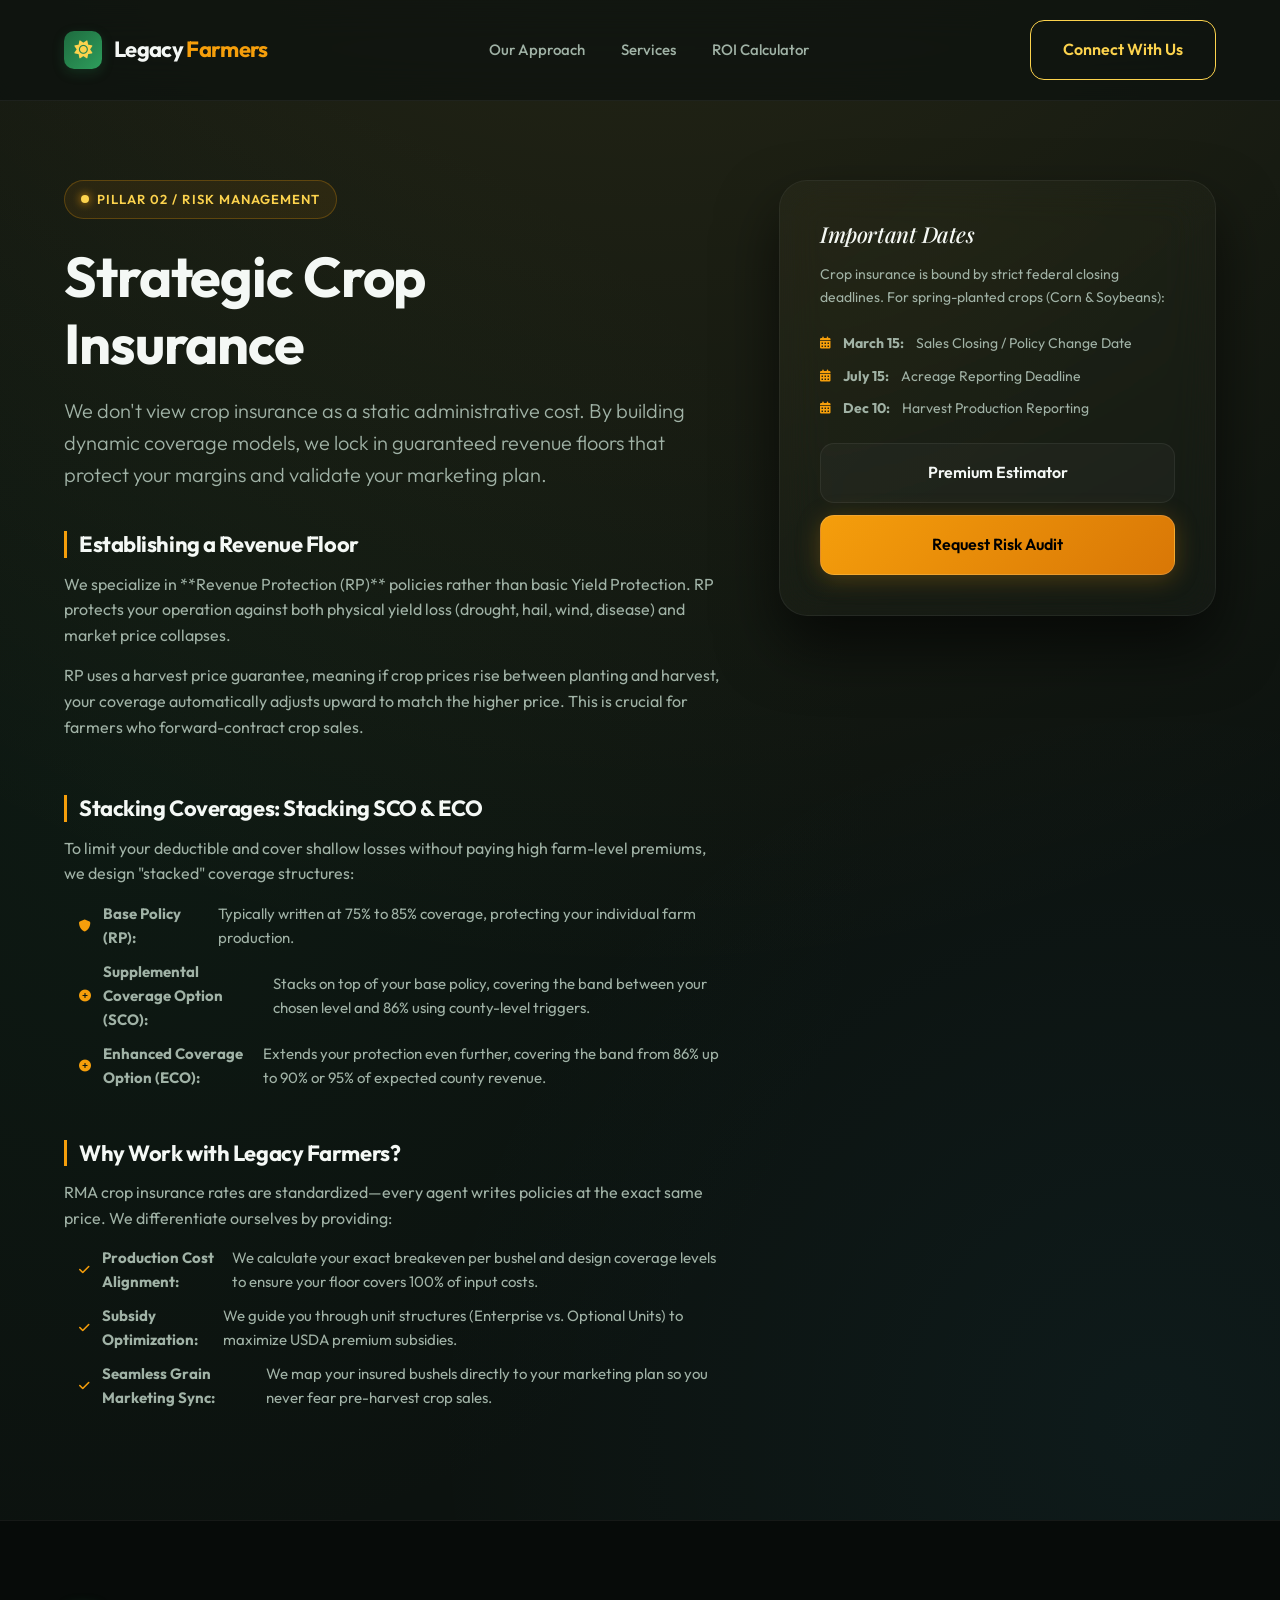
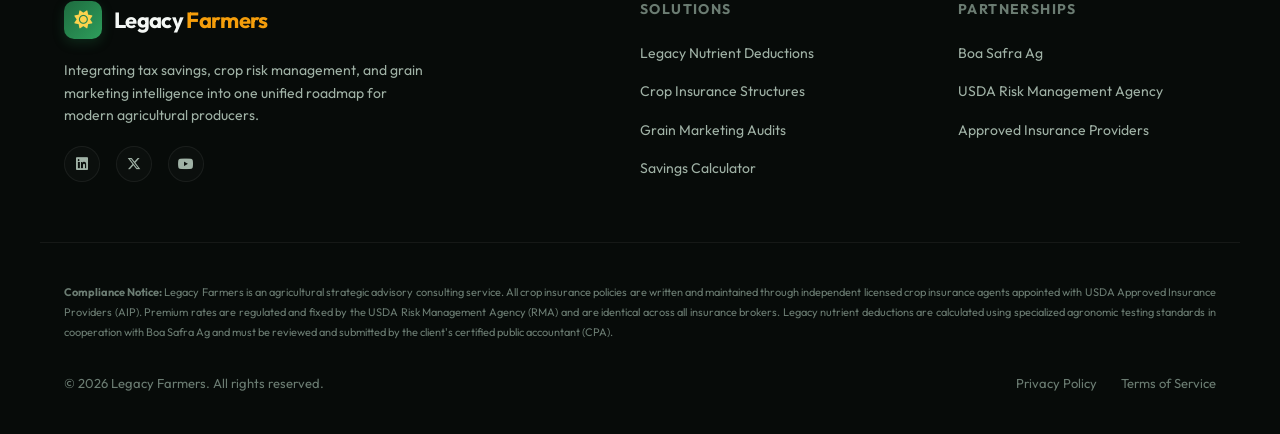
==== crop-insurance.html @ c81e86d9 "Initial commit of Legacy Farmers website" ====
<!DOCTYPE html>
<html lang="en">
<head>
    <meta charset="UTF-8">
    <meta name="viewport" content="width=device-width, initial-scale=1.0">
    <title>Strategic Crop Insurance | Legacy Farmers</title>
    <meta name="description" content="Structure a robust crop insurance plan layering base protection with SCO and ECO endorsements.">
    <!-- Google Fonts: Outfit & Playfair Display -->
    <link rel="preconnect" href="https://fonts.googleapis.com">
    <link rel="preconnect" href="https://fonts.gstatic.com" crossorigin>
    <link href="https://fonts.googleapis.com/css2?family=Outfit:wght@300;400;500;600;700;800&family=Playfair+Display:ital,wght@0,400;0,600;0,700;1,400&display=swap" rel="stylesheet">
    <!-- FontAwesome for icons -->
    <link rel="stylesheet" href="https://cdnjs.cloudflare.com/ajax/libs/font-awesome/6.4.0/css/all.min.css">
    <link rel="stylesheet" href="index.css">
</head>
<body>

    <!-- Header Navigation -->
    <header class="main-header">
        <div class="header-container">
            <a href="index.html" class="logo">
                <span class="logo-icon"><i class="fa-solid fa-sun"></i></span>
                <span class="logo-text">Legacy <span class="accent-text">Farmers</span></span>
            </a>
            <nav class="nav-menu" id="navMenu">
                <a href="index.html#about" class="nav-link">Our Approach</a>
                <a href="index.html#services" class="nav-link">Services</a>
                <a href="index.html#calculator" class="nav-link">ROI Calculator</a>
                <a href="index.html#contact" class="nav-link header-cta-mobile">Contact</a>
            </nav>
            <div class="header-actions">
                <a href="index.html#contact" class="btn btn-outline header-cta">Connect With Us</a>
                <button class="mobile-toggle" id="mobileToggle" aria-label="Toggle menu">
                    <i class="fa-solid fa-bars"></i>
                </button>
            </div>
        </div>
    </header>

    <!-- Sub-Page Layout -->
    <section class="subpage-section">
        <div class="container subpage-grid">
            <div class="subpage-content">
                <div class="badge"><span class="badge-dot"></span> Pillar 02 / Risk Management</div>
                <h1>Strategic Crop <br><span class="gradient-text text-serif">Insurance</span></h1>
                
                <p class="subpage-intro">
                    We don't view crop insurance as a static administrative cost. By building dynamic coverage models, we lock in guaranteed revenue floors that protect your margins and validate your marketing plan.
                </p>

                <div class="subpage-body">
                    <div class="info-block">
                        <h3>Establishing a Revenue Floor</h3>
                        <p>
                            We specialize in **Revenue Protection (RP)** policies rather than basic Yield Protection. RP protects your operation against both physical yield loss (drought, hail, wind, disease) and market price collapses.
                        </p>
                        <p>
                            RP uses a harvest price guarantee, meaning if crop prices rise between planting and harvest, your coverage automatically adjusts upward to match the higher price. This is crucial for farmers who forward-contract crop sales.
                        </p>
                    </div>

                    <div class="info-block">
                        <h3>Stacking Coverages: Stacking SCO & ECO</h3>
                        <p>
                            To limit your deductible and cover shallow losses without paying high farm-level premiums, we design "stacked" coverage structures:
                        </p>
                        <ul>
                            <li><i class="fa-solid fa-shield"></i> <strong>Base Policy (RP):</strong> Typically written at 75% to 85% coverage, protecting your individual farm production.</li>
                            <li><i class="fa-solid fa-circle-plus"></i> <strong>Supplemental Coverage Option (SCO):</strong> Stacks on top of your base policy, covering the band between your chosen level and 86% using county-level triggers.</li>
                            <li><i class="fa-solid fa-circle-plus"></i> <strong>Enhanced Coverage Option (ECO):</strong> Extends your protection even further, covering the band from 86% up to 90% or 95% of expected county revenue.</li>
                        </ul>
                    </div>

                    <div class="info-block">
                        <h3>Why Work with Legacy Farmers?</h3>
                        <p>
                            RMA crop insurance rates are standardized—every agent writes policies at the exact same price. We differentiate ourselves by providing:
                        </p>
                        <ul>
                            <li><i class="fa-solid fa-check"></i> <strong>Production Cost Alignment:</strong> We calculate your exact breakeven per bushel and design coverage levels to ensure your floor covers 100% of input costs.</li>
                            <li><i class="fa-solid fa-check"></i> <strong>Subsidy Optimization:</strong> We guide you through unit structures (Enterprise vs. Optional Units) to maximize USDA premium subsidies.</li>
                            <li><i class="fa-solid fa-check"></i> <strong>Seamless Grain Marketing Sync:</strong> We map your insured bushels directly to your marketing plan so you never fear pre-harvest crop sales.</li>
                        </ul>
                    </div>
                </div>
            </div>

            <!-- Sidebar -->
            <div class="subpage-sidebar">
                <div class="glass-card sidebar-card">
                    <h3>Important Dates</h3>
                    <p>Crop insurance is bound by strict federal closing deadlines. For spring-planted crops (Corn & Soybeans):</p>
                    <ul class="info-block" style="margin-left: 0; margin-bottom: 24px;">
                        <li style="font-size: 14px;"><i class="fa-solid fa-calendar-days"></i> <strong>March 15:</strong> Sales Closing / Policy Change Date</li>
                        <li style="font-size: 14px;"><i class="fa-solid fa-calendar-days"></i> <strong>July 15:</strong> Acreage Reporting Deadline</li>
                        <li style="font-size: 14px;"><i class="fa-solid fa-calendar-days"></i> <strong>Dec 10:</strong> Harvest Production Reporting</li>
                    </ul>
                    
                    <a href="index.html#calculator" class="btn btn-secondary btn-block">Premium Estimator</a>
                    <a href="index.html#contact" class="btn btn-primary btn-block" style="margin-top: 12px;">Request Risk Audit</a>
                </div>
            </div>
        </div>
    </section>

    <!-- Footer -->
    <footer class="main-footer">
        <div class="container footer-grid">
            <div class="footer-brand">
                <a href="#" class="logo">
                    <span class="logo-icon"><i class="fa-solid fa-sun"></i></span>
                    <span class="logo-text">Legacy <span class="accent-text">Farmers</span></span>
                </a>
                <p>Integrating tax savings, crop risk management, and grain marketing intelligence into one unified roadmap for modern agricultural producers.</p>
                <div class="social-links">
                    <a href="#"><i class="fa-brands fa-linkedin"></i></a>
                    <a href="#"><i class="fa-brands fa-x-twitter"></i></a>
                    <a href="#"><i class="fa-brands fa-youtube"></i></a>
                </div>
            </div>
            
            <div class="footer-links">
                <h4>Solutions</h4>
                <a href="nutrient-deductions.html">Legacy Nutrient Deductions</a>
                <a href="crop-insurance.html">Crop Insurance Structures</a>
                <a href="grain-marketing.html">Grain Marketing Audits</a>
                <a href="index.html#calculator">Savings Calculator</a>
            </div>

            <div class="footer-links">
                <h4>Partnerships</h4>
                <a href="https://boasafraag.com" target="_blank" rel="noopener">Boa Safra Ag</a>
                <a href="#">USDA Risk Management Agency</a>
                <a href="#">Approved Insurance Providers</a>
            </div>
        </div>

        <div class="footer-bottom container">
            <div class="compliance-disclaimer">
                <p><strong>Compliance Notice:</strong> Legacy Farmers is an agricultural strategic advisory consulting service. All crop insurance policies are written and maintained through independent licensed crop insurance agents appointed with USDA Approved Insurance Providers (AIP). Premium rates are regulated and fixed by the USDA Risk Management Agency (RMA) and are identical across all insurance brokers. Legacy nutrient deductions are calculated using specialized agronomic testing standards in cooperation with Boa Safra Ag and must be reviewed and submitted by the client's certified public accountant (CPA).</p>
            </div>
            <div class="footer-meta">
                <p>&copy; 2026 Legacy Farmers. All rights reserved.</p>
                <div class="meta-links">
                    <a href="#">Privacy Policy</a>
                    <a href="#">Terms of Service</a>
                </div>
            </div>
        </div>
    </footer>

    <script src="app.js"></script>
</body>
</html>
---- index.css ----
/* --- Design System Variables --- */
:root {
    /* Sunshine on Crop Theme */
    --bg-primary: #0C120F; /* Rich, dark organic soil */
    --bg-secondary: #121A15; /* Dark forest mulch */
    --bg-card: rgba(255, 255, 255, 0.02);
    --bg-card-hover: rgba(255, 255, 255, 0.05);
    --border-glass: rgba(255, 255, 255, 0.06);
    --border-glass-hover: rgba(255, 255, 255, 0.12);
    
    --primary: #1E6B3F; /* Lush crop green */
    --primary-light: #2E9E5C; /* Bright leaf green */
    --accent-gold: #F59E0B; /* Warm harvest gold */
    --accent-sunshine: #FCD34D; /* Bright sunshine yellow */
    --accent-sky: #38BDF8; /* Sky blue highlights */
    
    --text-primary: #F4F8F5;
    --text-secondary: #A0B2A6;
    --text-muted: #6B7C72;
    
    --font-sans: 'Outfit', -apple-system, BlinkMacSystemFont, "Segoe UI", Roboto, sans-serif;
    --font-serif: 'Playfair Display', Georgia, serif;
    
    --transition-smooth: all 0.5s cubic-bezier(0.16, 1, 0.3, 1);
    --shadow-premium: 0 30px 60px rgba(0, 0, 0, 0.6);
    --shadow-glow: 0 0 40px rgba(245, 158, 11, 0.15);
}

/* --- Base Styles --- */
* {
    margin: 0;
    padding: 0;
    box-sizing: border-box;
    scroll-behavior: smooth;
}

body {
    background-color: var(--bg-primary);
    background-image: 
        radial-gradient(circle at 50% -20%, rgba(252, 211, 77, 0.12) 0%, transparent 55%),
        radial-gradient(circle at 10% 40%, rgba(30, 107, 63, 0.08) 0%, transparent 45%),
        radial-gradient(circle at 90% 70%, rgba(56, 189, 248, 0.05) 0%, transparent 40%);
    color: var(--text-primary);
    font-family: var(--font-sans);
    line-height: 1.6;
    overflow-x: hidden;
    -webkit-font-smoothing: antialiased;
}

.container {
    width: 100%;
    max-width: 1200px;
    margin: 0 auto;
    padding: 0 24px;
}

h1, h2, h3, h4 {
    font-weight: 700;
    letter-spacing: -0.02em;
    line-height: 1.2;
}

a {
    color: inherit;
    text-decoration: none;
    transition: var(--transition-smooth);
}

/* --- Navigation --- */
.main-header {
    position: fixed;
    top: 0;
    left: 0;
    width: 100%;
    z-index: 1000;
    background: rgba(12, 18, 15, 0.7);
    backdrop-filter: blur(20px);
    -webkit-backdrop-filter: blur(20px);
    border-bottom: 1px solid var(--border-glass);
    transition: var(--transition-smooth);
}

.header-container {
    max-width: 1200px;
    margin: 0 auto;
    padding: 20px 24px;
    display: flex;
    align-items: center;
    justify-content: space-between;
}

.logo {
    display: flex;
    align-items: center;
    gap: 12px;
    font-size: 22px;
    font-weight: 700;
    letter-spacing: -0.03em;
}

.logo-icon {
    display: flex;
    align-items: center;
    justify-content: center;
    width: 38px;
    height: 38px;
    border-radius: 10px;
    background: linear-gradient(135deg, var(--primary) 0%, var(--primary-light) 100%);
    color: var(--accent-sunshine);
    font-size: 18px;
    box-shadow: 0 4px 12px rgba(30, 107, 63, 0.3);
}

.logo-text {
    font-family: var(--font-sans);
}

.logo-text .accent-text {
    color: var(--accent-gold);
}

.nav-menu {
    display: flex;
    gap: 36px;
}

.nav-link {
    font-size: 15px;
    font-weight: 500;
    color: var(--text-secondary);
    position: relative;
    padding: 4px 0;
}

.nav-link::after {
    content: '';
    position: absolute;
    bottom: 0;
    left: 0;
    width: 0;
    height: 2px;
    background: linear-gradient(90deg, var(--accent-gold), var(--primary-light));
    transition: var(--transition-smooth);
}

.nav-link:hover {
    color: var(--text-primary);
}

.nav-link:hover::after {
    width: 100%;
}

.header-cta-mobile {
    display: none;
}

.mobile-toggle {
    display: none;
    background: transparent;
    border: none;
    color: var(--text-primary);
    font-size: 24px;
    cursor: pointer;
}

/* --- Hero Section & Entrance Animation --- */
.hero-section {
    position: relative;
    padding-top: 200px;
    padding-bottom: 120px;
    min-height: 95vh;
    display: flex;
    align-items: center;
    justify-content: center;
    text-align: center;
}

.hero-content {
    max-width: 900px;
    margin: 0 auto;
}

/* Entrance Badges */
.badge {
    display: inline-flex;
    align-items: center;
    gap: 8px;
    background: rgba(245, 158, 11, 0.08);
    border: 1px solid rgba(245, 158, 11, 0.25);
    color: var(--accent-sunshine);
    padding: 8px 16px;
    border-radius: 100px;
    font-size: 13px;
    font-weight: 600;
    letter-spacing: 0.08em;
    text-transform: uppercase;
    margin-bottom: 24px;
    opacity: 0;
    animation: fadeIn 1s cubic-bezier(0.16, 1, 0.3, 1) 0.2s forwards;
}

.badge-dot {
    width: 8px;
    height: 8px;
    border-radius: 50%;
    background-color: var(--accent-sunshine);
    box-shadow: 0 0 10px var(--accent-gold);
}

/* Entrance Big Title */
.entrance-title {
    font-size: 80px;
    font-weight: 800;
    line-height: 1.05;
    letter-spacing: -0.04em;
    margin-bottom: 30px;
    opacity: 0;
    transform: translateY(40px) scale(0.92);
    animation: bigEntrance 1.2s cubic-bezier(0.16, 1, 0.3, 1) 0.4s forwards;
    background: linear-gradient(135deg, #FFF 30%, var(--accent-sunshine) 70%, var(--primary-light) 100%);
    -webkit-background-clip: text;
    -webkit-text-fill-color: transparent;
}

.entrance-subtitle {
    font-size: 22px;
    color: var(--text-secondary);
    margin-bottom: 45px;
    max-width: 720px;
    margin-left: auto;
    margin-right: auto;
    font-weight: 300;
    opacity: 0;
    transform: translateY(20px);
    animation: slideUpFade 1s cubic-bezier(0.16, 1, 0.3, 1) 0.8s forwards;
}

.hero-actions {
    display: flex;
    gap: 20px;
    justify-content: center;
    opacity: 0;
    transform: translateY(20px);
    animation: slideUpFade 1s cubic-bezier(0.16, 1, 0.3, 1) 1s forwards;
}

/* --- Premium Buttons --- */
.btn {
    display: inline-flex;
    align-items: center;
    justify-content: center;
    gap: 10px;
    padding: 16px 32px;
    border-radius: 14px;
    font-size: 16px;
    font-weight: 600;
    cursor: pointer;
    transition: var(--transition-smooth);
}

.btn-primary {
    background: linear-gradient(135deg, var(--accent-gold) 0%, #D97706 100%);
    color: #000;
    border: 1px solid rgba(255, 255, 255, 0.15);
    box-shadow: 0 4px 25px rgba(245, 158, 11, 0.25);
}

.btn-primary:hover {
    transform: translateY(-2px);
    box-shadow: 0 8px 35px rgba(245, 158, 11, 0.45);
    background: linear-gradient(135deg, var(--accent-sunshine) 0%, var(--accent-gold) 100%);
}

.btn-secondary {
    background: rgba(255, 255, 255, 0.03);
    color: var(--text-primary);
    border: 1px solid var(--border-glass);
}

.btn-secondary:hover {
    background: rgba(255, 255, 255, 0.08);
    border-color: var(--border-glass-hover);
    transform: translateY(-2px);
}

.btn-outline {
    background: transparent;
    color: var(--accent-sunshine);
    border: 1px solid var(--accent-sunshine);
}

.btn-outline:hover {
    background: var(--accent-sunshine);
    color: var(--bg-primary);
    box-shadow: var(--shadow-glow);
}

.btn-block {
    display: flex;
    width: 100%;
}

/* --- Glassmorphic Card Base Styling --- */
.glass-card {
    background: var(--bg-card);
    backdrop-filter: blur(20px) saturate(120%);
    -webkit-backdrop-filter: blur(20px) saturate(120%);
    border: 1px solid var(--border-glass);
    border-radius: 28px;
    padding: 40px;
    box-shadow: var(--shadow-premium);
    transition: var(--transition-smooth);
    position: relative;
    overflow: hidden;
}

.glass-card::before {
    content: '';
    position: absolute;
    top: 0;
    left: 0;
    width: 100%;
    height: 100%;
    background: linear-gradient(135deg, rgba(252, 211, 77, 0.02) 0%, transparent 60%);
    pointer-events: none;
    transition: var(--transition-smooth);
}

.glass-card:hover {
    border-color: var(--border-glass-hover);
    background: var(--bg-card-hover);
    transform: translateY(-5px);
    box-shadow: 0 40px 80px rgba(0, 0, 0, 0.8);
}

/* --- Section Header Styling --- */
.section-header {
    text-align: center;
    max-width: 800px;
    margin: 0 auto 80px auto;
    padding: 0 24px;
}

.section-pre-title {
    color: var(--accent-gold);
    text-transform: uppercase;
    font-size: 13px;
    letter-spacing: 0.15em;
    font-weight: 700;
    margin-bottom: 12px;
    display: block;
}

.section-title {
    font-size: 46px;
    margin-bottom: 18px;
}

.section-subtitle {
    font-size: 20px;
    color: var(--text-secondary);
    font-weight: 300;
}

/* --- Corn Stalk Timeline Animation Layout --- */
.stalk-section {
    padding: 100px 0;
    position: relative;
}

.stalk-main-wrapper {
    position: relative;
    width: 100%;
    min-height: 1400px;
}

/* Vertical Stalk Vector Line (Center) */
.stalk-line-container {
    position: absolute;
    top: 0;
    bottom: 0;
    left: 50%;
    transform: translateX(-50%);
    width: 120px;
    height: 100%;
    z-index: 1;
    pointer-events: none;
}

.stalk-svg {
    width: 100%;
    height: 100%;
}

.stalk-track {
    stroke-dasharray: none;
}

.stalk-path {
    stroke-dasharray: 1;
    stroke-dashoffset: 1;
    /* Default behavior has offset at 1 (not grown). Animated on scroll. */
    transition: stroke-dashoffset 0.1s ease-out; 
}

/* Row Grids */
.stalk-rows-container {
    position: relative;
    z-index: 2;
    display: flex;
    flex-direction: column;
    gap: 80px;
}

.stalk-row {
    display: grid;
    grid-template-columns: 1fr 120px 1fr;
    align-items: center;
    min-height: 380px;
}

.stalk-card-wrapper {
    width: 100%;
    max-width: 480px;
}

.left-card .stalk-card-wrapper {
    justify-self: end;
}

.right-card .stalk-card-wrapper {
    justify-self: start;
}

.stalk-center-node {
    position: relative;
    display: flex;
    justify-content: center;
    align-items: center;
    height: 100%;
}

/* Growing Leaf Branches and Nodes */
.node-dot {
    width: 18px;
    height: 18px;
    border-radius: 50%;
    background: var(--accent-sunshine);
    border: 4px solid var(--bg-primary);
    box-shadow: 0 0 12px var(--accent-gold);
    z-index: 5;
    transform: scale(0);
    transition: transform 0.5s cubic-bezier(0.175, 0.885, 0.32, 1.275);
}

.leaf-svg {
    width: 80px;
    height: 40px;
    position: absolute;
    z-index: 3;
    transform: scale(0);
    transition: transform 0.7s cubic-bezier(0.175, 0.885, 0.32, 1.275);
    pointer-events: none;
}

.leaf-left {
    right: 50%;
    transform-origin: right center;
}

.leaf-right {
    left: 50%;
    transform-origin: left center;
}

/* Card Reveal Default (Hidden prior to scroll trigger) */
.stalk-row .service-card {
    opacity: 0;
    transform: translateY(30px) scale(0.95);
    transition: opacity 0.8s cubic-bezier(0.16, 1, 0.3, 1), transform 0.8s cubic-bezier(0.16, 1, 0.3, 1);
}

/* Card Icons */
.service-icon {
    width: 50px;
    height: 50px;
    border-radius: 12px;
    display: inline-flex;
    align-items: center;
    justify-content: center;
    font-size: 20px;
    margin-bottom: 24px;
    background: rgba(255, 255, 255, 0.02);
    border: 1px solid var(--border-glass);
}

.color-1 { color: var(--accent-sunshine); border-color: rgba(252, 211, 77, 0.2); }
.color-2 { color: var(--primary-light); border-color: rgba(46, 158, 92, 0.2); }
.color-3 { color: var(--accent-sky); border-color: rgba(56, 189, 248, 0.2); }

.service-card h3 {
    font-size: 24px;
    margin-bottom: 12px;
}

.service-partner {
    font-size: 13px;
    color: var(--text-muted);
    margin-bottom: 20px;
    font-weight: 500;
}

.service-desc {
    font-size: 15px;
    color: var(--text-secondary);
    margin-bottom: 30px;
}

.pillar-number {
    position: absolute;
    top: 20px;
    right: 30px;
    font-size: 48px;
    font-weight: 800;
    color: rgba(255, 255, 255, 0.02);
}

.btn-card-action {
    display: inline-flex;
    align-items: center;
    gap: 8px;
    font-size: 14px;
    font-weight: 600;
    color: var(--text-primary);
    padding: 10px 18px;
    border-radius: 8px;
    background: rgba(255, 255, 255, 0.02);
    border: 1px solid var(--border-glass);
    transition: var(--transition-smooth);
}

.btn-card-action:hover {
    background: var(--text-primary);
    color: var(--bg-primary);
    border-color: var(--text-primary);
}

.btn-card-action i {
    transition: var(--transition-smooth);
}

.btn-card-action:hover i {
    transform: translateX(4px);
}

/* Fallback Scroll Trigger classes (Added by JS on scroll when native support is absent) */
.stalk-row.active .node-dot {
    transform: scale(1);
}

.stalk-row.active .leaf-svg {
    transform: scale(1);
}

.stalk-row.active .service-card {
    opacity: 1;
    transform: translateY(0) scale(1);
}

/* --- Native CSS Scroll-Driven Timelines (Chrome/Safari 26) --- */
@supports ((animation-timeline: scroll()) and (animation-range: 0% 100%)) {
    /* Define View Timeline on Stalk Wrapper */
    .stalk-main-wrapper {
        view-timeline-name: --stalk-timeline;
        view-timeline-axis: block;
    }

    /* Animate stalk drawing along timeline */
    .stalk-path {
        animation: drawStalk linear both;
        animation-timeline: --stalk-timeline;
        animation-range: entry 5% exit 85%;
        transition: none; /* override JS transition */
    }

    /* Disable JS fallback transitions to ensure smooth scroll sync */
    .stalk-row .node-dot,
    .stalk-row .leaf-svg,
    .stalk-row .service-card {
        transition: none !important;
    }

    /* Row 1 Animations */
    #row-1 .node-dot {
        animation: scaleUp linear both;
        animation-timeline: --stalk-timeline;
        animation-range: entry 10% entry 22%;
    }
    #row-1 .leaf-left {
        animation: scaleUpLeft linear both;
        animation-timeline: --stalk-timeline;
        animation-range: entry 12% entry 24%;
    }
    #row-1 .service-card {
        animation: revealCardLeft linear both;
        animation-timeline: --stalk-timeline;
        animation-range: entry 15% entry 30%;
    }

    /* Row 2 Animations */
    #row-2 .node-dot {
        animation: scaleUp linear both;
        animation-timeline: --stalk-timeline;
        animation-range: entry 38% entry 50%;
    }
    #row-2 .leaf-right {
        animation: scaleUpRight linear both;
        animation-timeline: --stalk-timeline;
        animation-range: entry 40% entry 52%;
    }
    #row-2 .service-card {
        animation: revealCardRight linear both;
        animation-timeline: --stalk-timeline;
        animation-range: entry 42% entry 58%;
    }

    /* Row 3 Animations */
    #row-3 .node-dot {
        animation: scaleUp linear both;
        animation-timeline: --stalk-timeline;
        animation-range: entry 65% entry 77%;
    }
    #row-3 .leaf-left {
        animation: scaleUpLeft linear both;
        animation-timeline: --stalk-timeline;
        animation-range: entry 67% entry 79%;
    }
    #row-3 .service-card {
        animation: revealCardLeft linear both;
        animation-timeline: --stalk-timeline;
        animation-range: entry 70% entry 85%;
    }
}

/* Keyframes for Scroll timelines */
@keyframes drawStalk {
    to { stroke-dashoffset: 0; }
}
@keyframes scaleUp {
    from { transform: scale(0); }
    to { transform: scale(1); }
}
@keyframes scaleUpLeft {
    from { transform: scale(0); }
    to { transform: scale(1); }
}
@keyframes scaleUpRight {
    from { transform: scale(0); }
    to { transform: scale(1); }
}
@keyframes revealCardLeft {
    from { opacity: 0; transform: translateX(-40px) scale(0.94); }
    to { opacity: 1; transform: translateX(0) scale(1); }
}
@keyframes revealCardRight {
    from { opacity: 0; transform: translateX(40px) scale(0.94); }
    to { opacity: 1; transform: translateX(0) scale(1); }
}

/* Sensitive Motion Protection */
@media (prefers-reduced-motion: reduce) {
    .stalk-path {
        animation: none !important;
        stroke-dashoffset: 0 !important;
    }
    .stalk-row .node-dot,
    .stalk-row .leaf-svg {
        animation: none !important;
        transform: scale(1) !important;
    }
    .stalk-row .service-card {
        animation: none !important;
        opacity: 1 !important;
        transform: none !important;
    }
}

/* --- Detailed Sub-Pages Layout --- */
.subpage-section {
    padding-top: 180px;
    padding-bottom: 100px;
}

.subpage-grid {
    display: grid;
    grid-template-columns: 1.2fr 0.8fr;
    gap: 60px;
    align-items: start;
}

.subpage-content h1 {
    font-size: 56px;
    margin-bottom: 18px;
}

.subpage-intro {
    font-size: 20px;
    color: var(--text-secondary);
    margin-bottom: 40px;
    font-weight: 300;
}

.subpage-body {
    display: flex;
    flex-direction: column;
    gap: 40px;
}

.info-block h3 {
    font-size: 22px;
    margin-bottom: 14px;
    color: var(--text-primary);
    border-left: 3px solid var(--accent-gold);
    padding-left: 12px;
}

.info-block p {
    font-size: 16px;
    color: var(--text-secondary);
    margin-bottom: 15px;
}

.info-block ul {
    list-style: none;
    margin-left: 15px;
}

.info-block li {
    font-size: 15px;
    color: var(--text-secondary);
    margin-bottom: 10px;
    display: flex;
    align-items: center;
    gap: 12px;
}

.info-block li i {
    color: var(--accent-gold);
    font-size: 12px;
}

.subpage-sidebar {
    position: sticky;
    top: 120px;
}

.sidebar-card h3 {
    font-size: 22px;
    margin-bottom: 16px;
    font-family: var(--font-serif);
    font-style: italic;
    font-weight: 500;
}

.sidebar-card p {
    font-size: 14px;
    color: var(--text-secondary);
    margin-bottom: 24px;
}

/* --- Inline Lead Intake Form --- */
.contact-section {
    padding: 120px 0;
    border-top: 1px solid var(--border-glass);
}

.contact-container {
    display: grid;
    grid-template-columns: 1fr 1.1fr;
    gap: 80px;
    align-items: center;
}

.contact-info-block h2 {
    font-size: 48px;
    line-height: 1.1;
    margin-bottom: 24px;
}

.contact-info-block p {
    font-size: 18px;
    color: var(--text-secondary);
    margin-bottom: 40px;
    font-weight: 300;
}

.contact-bullets {
    display: flex;
    flex-direction: column;
    gap: 30px;
}

.bullet-item {
    display: flex;
    gap: 20px;
}

.bullet-icon {
    display: flex;
    align-items: center;
    justify-content: center;
    width: 48px;
    height: 48px;
    border-radius: 12px;
    background: rgba(245, 158, 11, 0.08);
    color: var(--accent-gold);
    font-size: 20px;
    flex-shrink: 0;
}

.bullet-item h4 {
    font-size: 18px;
    margin-bottom: 6px;
}

.bullet-item p {
    font-size: 14px;
    color: var(--text-secondary);
    margin: 0;
}

.contact-form-block {
    position: relative;
}

.contact-form-block h3 {
    font-size: 30px;
    margin-bottom: 8px;
}

.contact-form-block p {
    color: var(--text-secondary);
    font-size: 15px;
    margin-bottom: 30px;
}

.form-row {
    display: grid;
    grid-template-columns: 1fr 1fr;
    gap: 20px;
    margin-bottom: 20px;
}

.contact-form-block .form-group {
    margin-bottom: 20px;
}

/* Success State Overlay */
.form-success-msg {
    display: none;
    position: absolute;
    top: 0;
    left: 0;
    width: 100%;
    height: 100%;
    background: var(--bg-secondary);
    border-radius: 28px;
    z-index: 10;
    flex-direction: column;
    align-items: center;
    justify-content: center;
    text-align: center;
    padding: 40px;
    animation: fadeIn 0.4s ease-out;
}

.form-success-msg i {
    font-size: 64px;
    color: var(--primary-light);
    margin-bottom: 24px;
}

.form-success-msg h4 {
    font-size: 24px;
    margin-bottom: 12px;
}

.form-success-msg p {
    font-size: 15px;
    color: var(--text-secondary);
    max-width: 340px;
}

/* --- Footer Section --- */
.main-footer {
    background-color: #070B09;
    border-top: 1px solid var(--border-glass);
    padding: 80px 0 40px 0;
}

.footer-grid {
    display: grid;
    grid-template-columns: 2fr 1fr 1fr;
    gap: 60px;
    margin-bottom: 60px;
}

.footer-brand p {
    font-size: 14px;
    color: var(--text-secondary);
    margin: 20px 0;
    max-width: 360px;
}

.social-links {
    display: flex;
    gap: 16px;
}

.social-links a {
    width: 36px;
    height: 36px;
    border-radius: 50%;
    background: rgba(255, 255, 255, 0.02);
    border: 1px solid var(--border-glass);
    display: flex;
    align-items: center;
    justify-content: center;
    font-size: 14px;
    color: var(--text-secondary);
}

.social-links a:hover {
    background: var(--accent-gold);
    color: var(--bg-primary);
    border-color: var(--accent-gold);
    transform: translateY(-2px);
}

.footer-links {
    display: flex;
    flex-direction: column;
    gap: 16px;
}

.footer-links h4 {
    font-size: 14px;
    text-transform: uppercase;
    letter-spacing: 0.1em;
    color: var(--text-muted);
    margin-bottom: 8px;
}

.footer-links a {
    font-size: 14px;
    color: var(--text-secondary);
}

.footer-links a:hover {
    color: var(--text-primary);
    padding-left: 4px;
}

.footer-bottom {
    padding-top: 40px;
    border-top: 1px solid var(--border-glass);
}

.compliance-disclaimer {
    font-size: 11px;
    color: var(--text-muted);
    line-height: 1.8;
    margin-bottom: 30px;
    text-align: justify;
}

.footer-meta {
    display: flex;
    justify-content: space-between;
    align-items: center;
    font-size: 13px;
    color: var(--text-muted);
}

.meta-links {
    display: flex;
    gap: 24px;
}

/* --- Animations Keyframes --- */
@keyframes fadeIn {
    from { opacity: 0; }
    to { opacity: 1; }
}

@keyframes slideUpFade {
    from {
        opacity: 0;
        transform: translateY(20px);
    }
    to {
        opacity: 1;
        transform: translateY(0);
    }
}

@keyframes bigEntrance {
    0% {
        opacity: 0;
        transform: translateY(40px) scale(0.92);
        filter: blur(8px);
    }
    100% {
        opacity: 1;
        transform: translateY(0) scale(1);
        filter: blur(0);
    }
}

/* --- Responsive Layout Adjustments --- */
@media (max-width: 1024px) {
    .entrance-title { font-size: 56px; }
    
    /* Disable triangle grid alignment and stack on mobile */
    .stalk-main-wrapper {
        min-height: auto;
    }
    .stalk-line-container {
        left: 24px;
        transform: none;
        width: 10px;
    }
    .stalk-svg {
        display: none; /* Hide background curved path, use straight border-left timeline instead */
    }
    .stalk-main-wrapper::after {
        content: '';
        position: absolute;
        top: 0;
        bottom: 0;
        left: 29px; /* center of line container */
        width: 4px;
        background: linear-gradient(180deg, var(--accent-gold) 0%, var(--primary) 100%);
        opacity: 0.15;
        z-index: 1;
    }
    .stalk-rows-container {
        padding-left: 60px;
        gap: 60px;
    }
    .stalk-row {
        grid-template-columns: 1fr;
        min-height: auto;
    }
    .stalk-card-wrapper {
        max-width: 100%;
    }
    .stalk-center-node {
        display: none; /* Hide nodes/leaves on mobile layout, keep cards simple */
    }
    .left-card .stalk-card-wrapper,
    .right-card .stalk-card-wrapper {
        justify-self: stretch;
    }
    
    .contact-container {
        grid-template-columns: 1fr;
        gap: 60px;
    }
    .subpage-grid {
        grid-template-columns: 1fr;
        gap: 40px;
    }
    .subpage-sidebar {
        position: static;
    }
}

@media (max-width: 768px) {
    .header-cta { display: none; }
    .header-cta-mobile { display: block; }
    .mobile-toggle { display: block; }
    
    .nav-menu {
        position: fixed;
        top: 77px;
        left: 0;
        width: 100%;
        height: 0;
        overflow: hidden;
        background: var(--bg-secondary);
        flex-direction: column;
        align-items: center;
        justify-content: center;
        gap: 24px;
        transition: var(--transition-smooth);
        border-bottom: 0 solid var(--border-glass);
    }
    
    .nav-menu.open {
        height: calc(100vh - 77px);
        border-bottom-width: 1px;
    }
    
    .hero-section { padding-top: 160px; }
    .entrance-title { font-size: 44px; }
    .entrance-subtitle { font-size: 18px; }
    .hero-actions {
        flex-direction: column;
        gap: 12px;
        padding: 0 20px;
    }
    
    .form-row {
        grid-template-columns: 1fr;
        gap: 0;
    }
    
    .footer-grid {
        grid-template-columns: 1fr;
        gap: 40px;
    }
    
    .footer-meta {
        flex-direction: column;
        gap: 16px;
        text-align: center;
    }
}
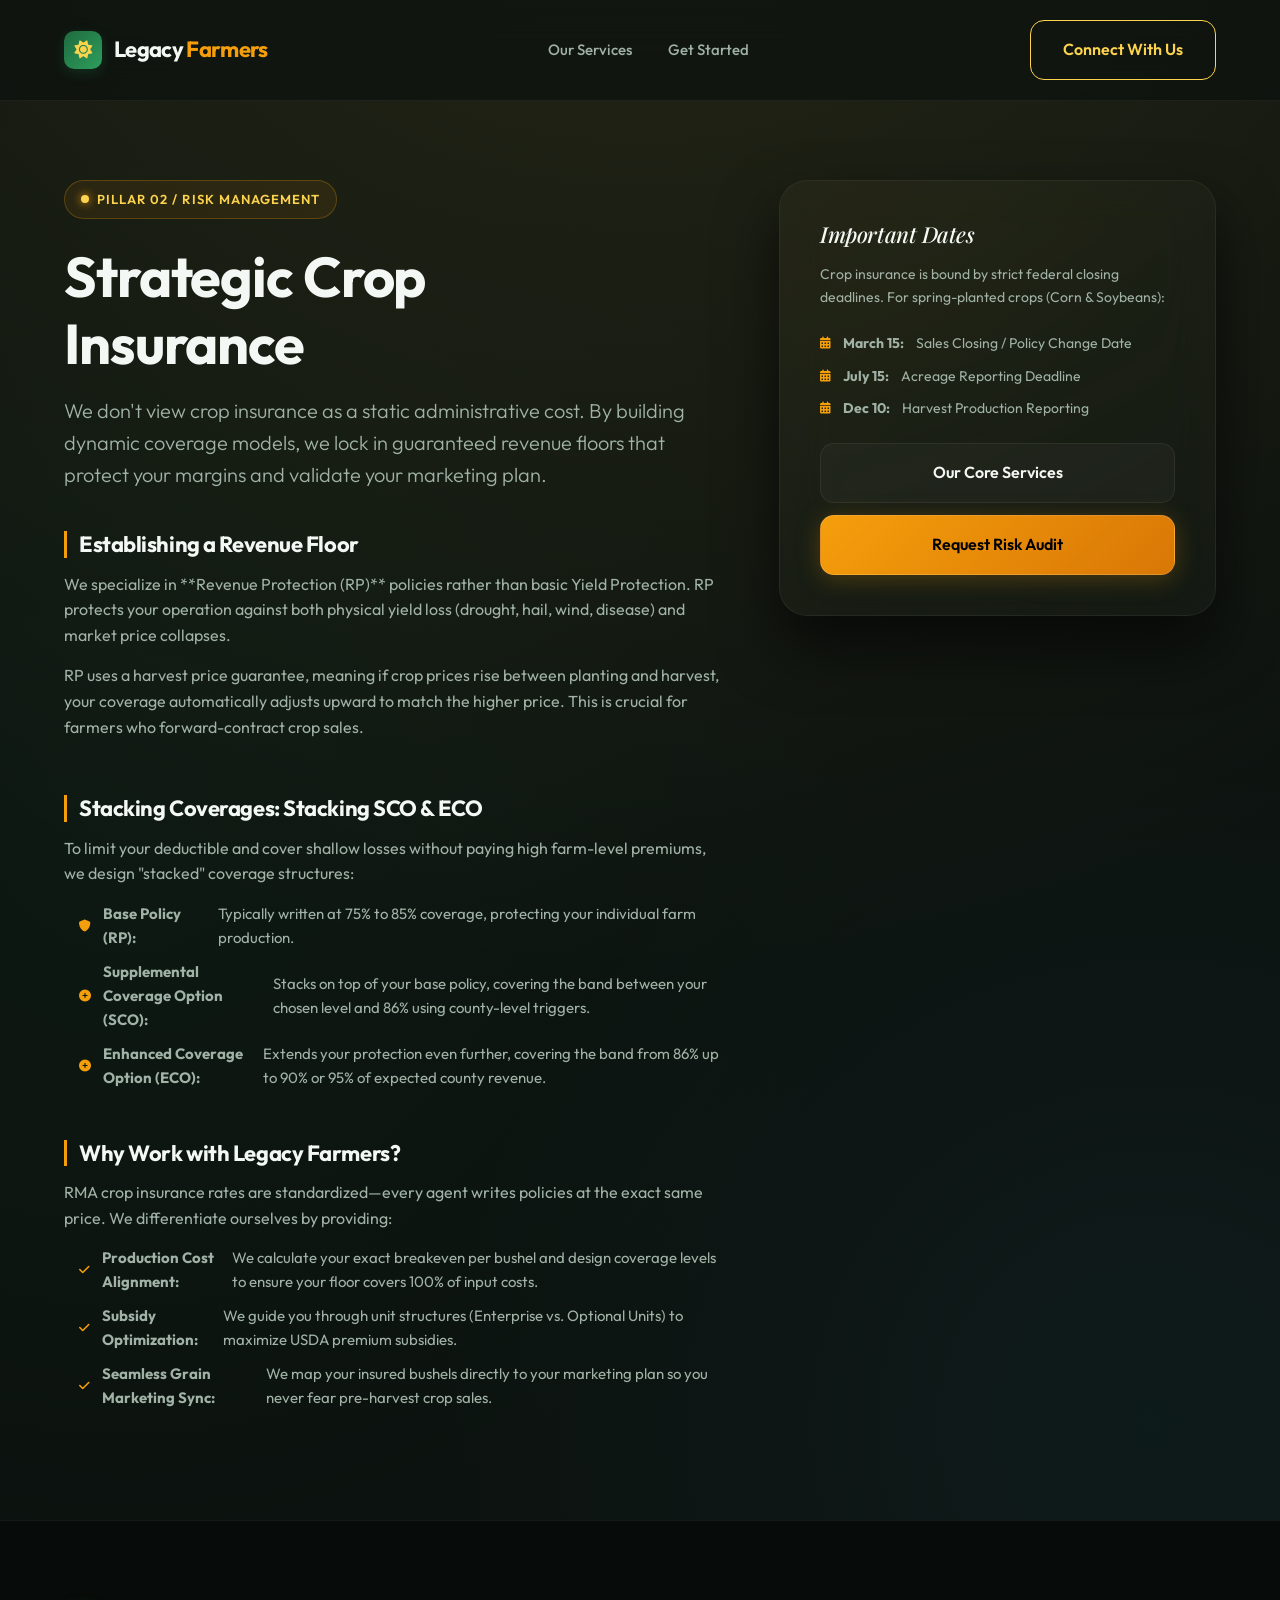
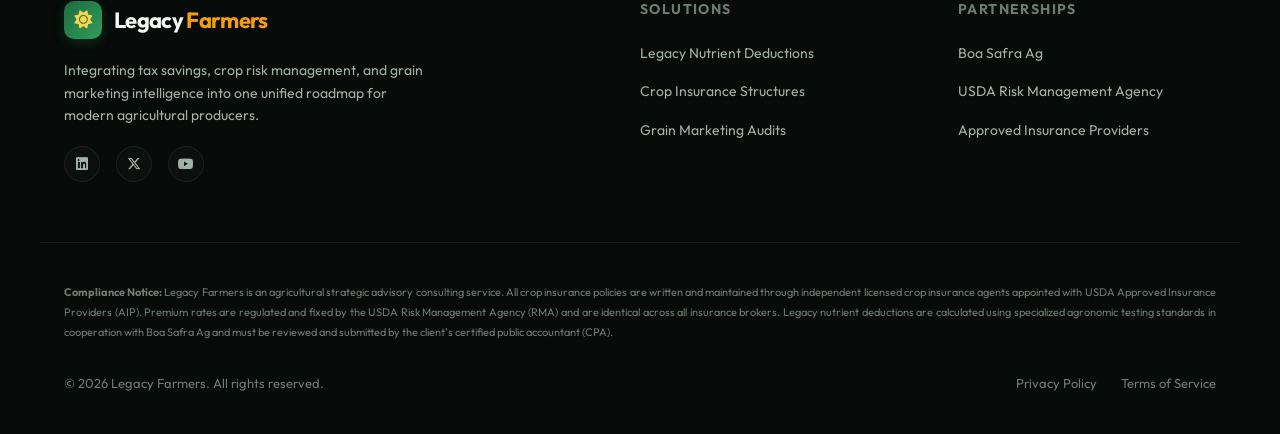
==== commit 7874b608: "Update program examples to 100 acres and clean up dead calculator links" ====
--- a/crop-insurance.html
+++ b/crop-insurance.html
@@ -23,10 +23,8 @@
                 <span class="logo-text">Legacy <span class="accent-text">Farmers</span></span>
             </a>
             <nav class="nav-menu" id="navMenu">
-                <a href="index.html#about" class="nav-link">Our Approach</a>
-                <a href="index.html#services" class="nav-link">Services</a>
-                <a href="index.html#calculator" class="nav-link">ROI Calculator</a>
-                <a href="index.html#contact" class="nav-link header-cta-mobile">Contact</a>
+                <a href="index.html#services" class="nav-link">Our Services</a>
+                <a href="index.html#contact" class="nav-link">Get Started</a>
             </nav>
             <div class="header-actions">
                 <a href="index.html#contact" class="btn btn-outline header-cta">Connect With Us</a>
@@ -96,7 +94,7 @@
                         <li style="font-size: 14px;"><i class="fa-solid fa-calendar-days"></i> <strong>Dec 10:</strong> Harvest Production Reporting</li>
                     </ul>
                     
-                    <a href="index.html#calculator" class="btn btn-secondary btn-block">Premium Estimator</a>
+                    <a href="index.html#services" class="btn btn-secondary btn-block">Our Core Services</a>
                     <a href="index.html#contact" class="btn btn-primary btn-block" style="margin-top: 12px;">Request Risk Audit</a>
                 </div>
             </div>
@@ -124,7 +122,6 @@
                 <a href="nutrient-deductions.html">Legacy Nutrient Deductions</a>
                 <a href="crop-insurance.html">Crop Insurance Structures</a>
                 <a href="grain-marketing.html">Grain Marketing Audits</a>
-                <a href="index.html#calculator">Savings Calculator</a>
             </div>
 
             <div class="footer-links">
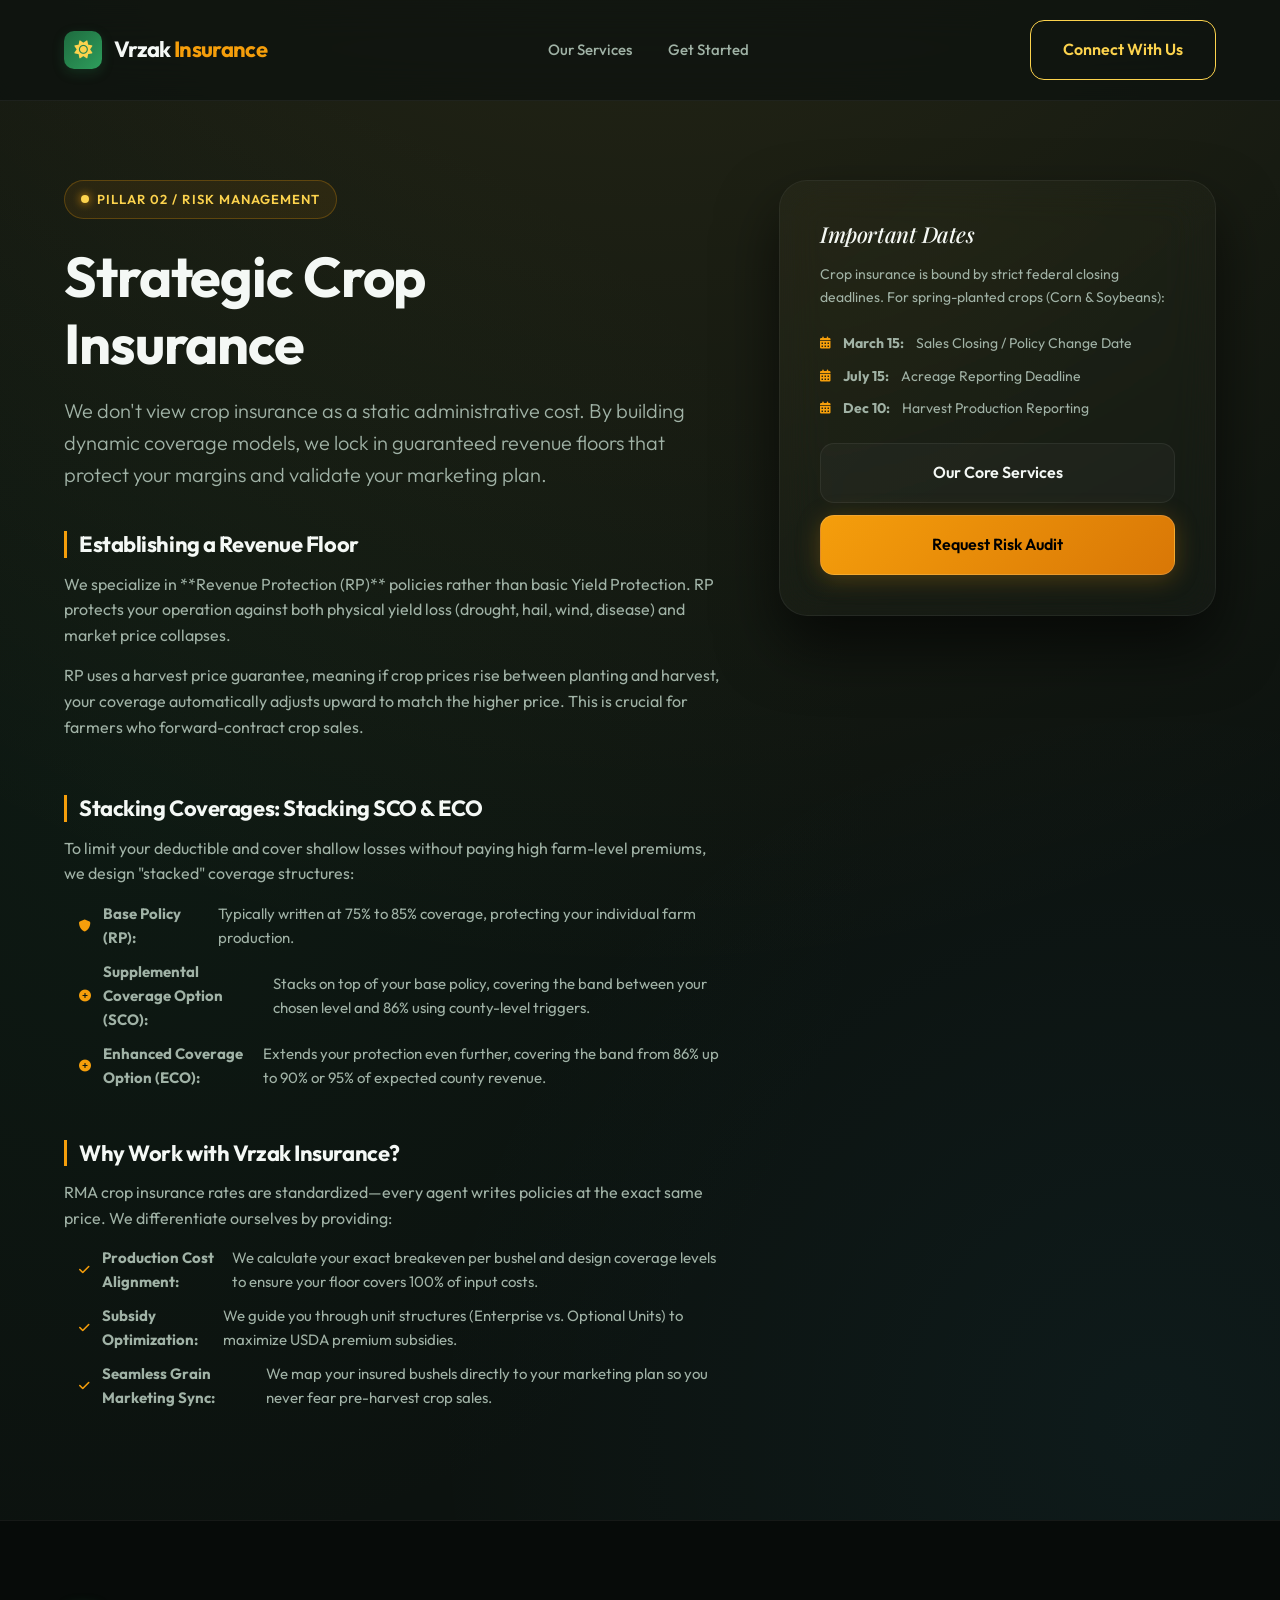
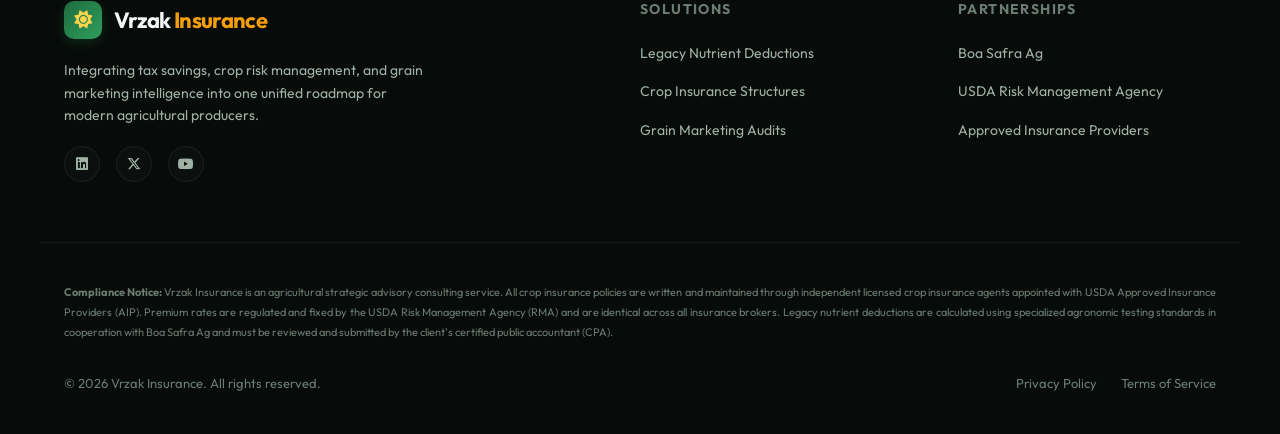
==== commit 09a3b19e: "Rename brand from Legacy Farmers to Vrzak Insurance" ====
--- a/crop-insurance.html
+++ b/crop-insurance.html
@@ -3,7 +3,7 @@
 <head>
     <meta charset="UTF-8">
     <meta name="viewport" content="width=device-width, initial-scale=1.0">
-    <title>Strategic Crop Insurance | Legacy Farmers</title>
+    <title>Strategic Crop Insurance | Vrzak Insurance</title>
     <meta name="description" content="Structure a robust crop insurance plan layering base protection with SCO and ECO endorsements.">
     <!-- Google Fonts: Outfit & Playfair Display -->
     <link rel="preconnect" href="https://fonts.googleapis.com">
@@ -20,7 +20,7 @@
         <div class="header-container">
             <a href="index.html" class="logo">
                 <span class="logo-icon"><i class="fa-solid fa-sun"></i></span>
-                <span class="logo-text">Legacy <span class="accent-text">Farmers</span></span>
+                <span class="logo-text">Vrzak <span class="accent-text">Insurance</span></span>
             </a>
             <nav class="nav-menu" id="navMenu">
                 <a href="index.html#services" class="nav-link">Our Services</a>
@@ -70,7 +70,7 @@
                     </div>
 
                     <div class="info-block">
-                        <h3>Why Work with Legacy Farmers?</h3>
+                        <h3>Why Work with Vrzak Insurance?</h3>
                         <p>
                             RMA crop insurance rates are standardized—every agent writes policies at the exact same price. We differentiate ourselves by providing:
                         </p>
@@ -107,7 +107,7 @@
             <div class="footer-brand">
                 <a href="#" class="logo">
                     <span class="logo-icon"><i class="fa-solid fa-sun"></i></span>
-                    <span class="logo-text">Legacy <span class="accent-text">Farmers</span></span>
+                    <span class="logo-text">Vrzak <span class="accent-text">Insurance</span></span>
                 </a>
                 <p>Integrating tax savings, crop risk management, and grain marketing intelligence into one unified roadmap for modern agricultural producers.</p>
                 <div class="social-links">
@@ -134,10 +134,10 @@
 
         <div class="footer-bottom container">
             <div class="compliance-disclaimer">
-                <p><strong>Compliance Notice:</strong> Legacy Farmers is an agricultural strategic advisory consulting service. All crop insurance policies are written and maintained through independent licensed crop insurance agents appointed with USDA Approved Insurance Providers (AIP). Premium rates are regulated and fixed by the USDA Risk Management Agency (RMA) and are identical across all insurance brokers. Legacy nutrient deductions are calculated using specialized agronomic testing standards in cooperation with Boa Safra Ag and must be reviewed and submitted by the client's certified public accountant (CPA).</p>
+                <p><strong>Compliance Notice:</strong> Vrzak Insurance is an agricultural strategic advisory consulting service. All crop insurance policies are written and maintained through independent licensed crop insurance agents appointed with USDA Approved Insurance Providers (AIP). Premium rates are regulated and fixed by the USDA Risk Management Agency (RMA) and are identical across all insurance brokers. Legacy nutrient deductions are calculated using specialized agronomic testing standards in cooperation with Boa Safra Ag and must be reviewed and submitted by the client's certified public accountant (CPA).</p>
             </div>
             <div class="footer-meta">
-                <p>&copy; 2026 Legacy Farmers. All rights reserved.</p>
+                <p>&copy; 2026 Vrzak Insurance. All rights reserved.</p>
                 <div class="meta-links">
                     <a href="#">Privacy Policy</a>
                     <a href="#">Terms of Service</a>
